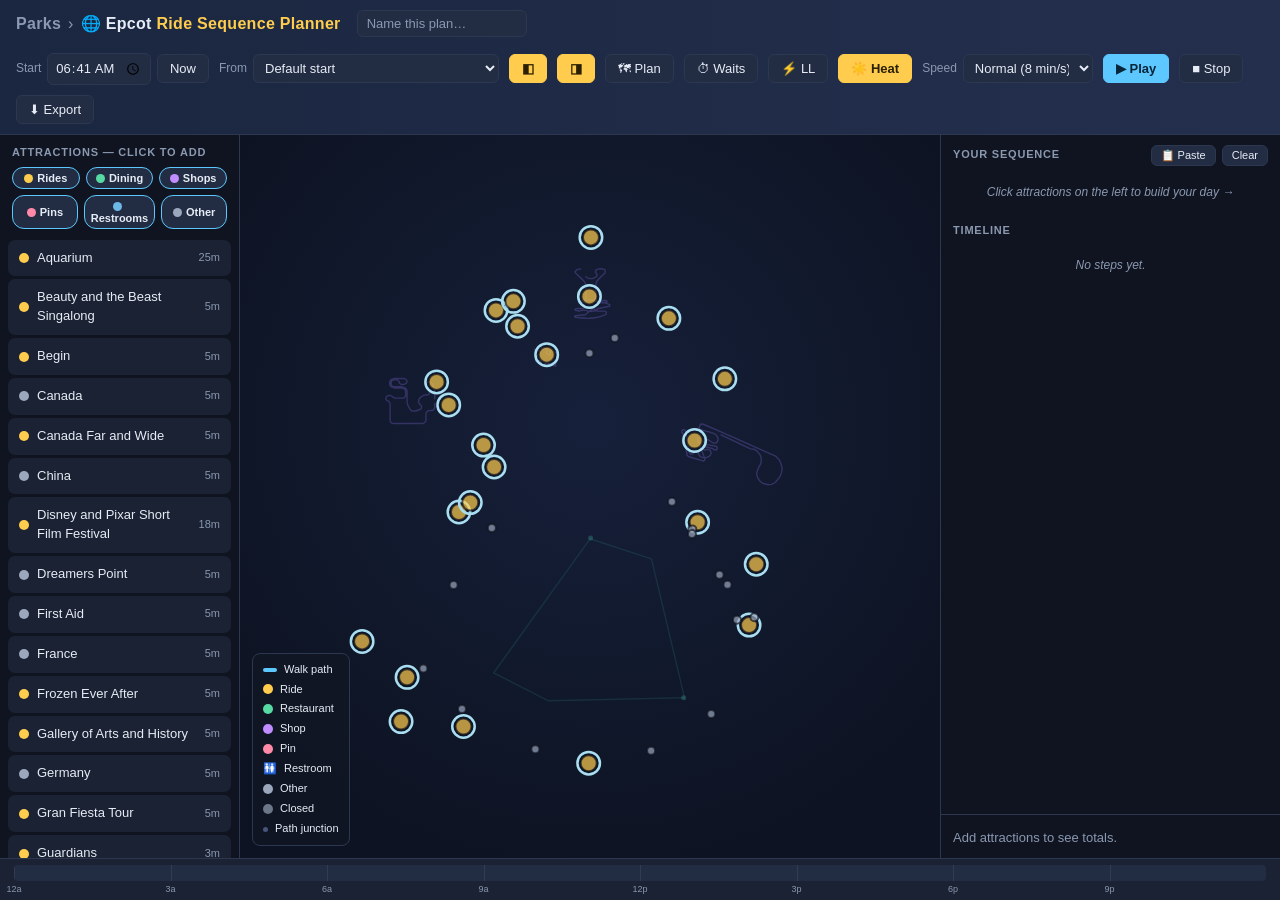
==== parks/epcot/index.html @ 96d8e4e4 "Add a nearest-shade panel; clearer geo-permission error A "Nearest shade" panel (left side, shown wi" ====
<!DOCTYPE html>
<html lang="en">
<head>
<meta charset="UTF-8">
<meta name="viewport" content="width=device-width, initial-scale=1.0">
<title>Ride Sequence Planner</title>
<link rel="stylesheet" href="../../app.css">
</head>
<body>
<header>
  <h1 id="parkTitle"><span>Ride Sequence Planner</span></h1>
  <input id="planTitle" class="plan-title" placeholder="Name this plan…" title="Name this itinerary (shared in the link)">
  <div class="controls">
    <label class="ctl">Start <input type="time" id="startTime" value="09:00">
      <button id="nowBtn" title="Set start to the current time">Now</button></label>
    <label class="ctl">From <select id="startLoc" title="Where you are right now — the day starts here"></select></label>
    <button id="geoBtn" style="display:none" title="Show your GPS location and start from the nearest node">📍 Me</button>
    <label class="ctl" style="display:none">ft/px <input type="number" id="ftPerPx" value="4" min="0.1" step="0.5" title="Feet per pixel — scales walk distance"></label>
    <label class="ctl" id="mapOpacityCtl" style="display:none">Map <input type="range" id="bgOpacity" min="0" max="100" value="100" style="width:70px" title="Background image opacity"></label>
    <button id="bgAdjustBtn" style="display:none" title="Drag to move the map, scroll to scale it, to align it with the nodes">⤢ Align Map</button>
    <button id="bgFitBtn" style="display:none" title="Scale &amp; center the map over the nodes as a starting point">Fit</button>
    <button id="toggleLeft" title="Show/hide the attractions list">◧</button>
    <button id="toggleRight" title="Show/hide your sequence &amp; timeline">◨</button>
    <button id="planToggle" title="Highlight the day's route with direction arrows">🗺 Plan</button>
    <button id="liveToggle" title="Show live standby wait times inside ride circles (ThemeParks.wiki)">⏱ Waits</button>
    <button id="llToggle" title="Show rides with a paid Lightning Lane available now, nearest first (ThemeParks.wiki)">⚡ LL</button>
    <button id="heatToggle" title="Show the sun/shade ring around rides (yellow = queue in the sun, blue = shaded)">☀️ Heat</button>
    <button id="audioToggle" style="display:none" title="Play a location's audio during the animation (when it has an audio clip)">🔊 Audio</button>
    <label class="ctl">Speed
      <select id="animSpeed" class="speed">
        <option value="20">Fast (20 min/s)</option>
        <option value="8" selected>Normal (8 min/s)</option>
        <option value="3">Slow (3 min/s)</option>
        <option value="60">Instant (60 min/s)</option>
      </select>
    </label>
    <button id="playBtn" class="primary">▶ Play</button>
    <button id="stopBtn">■ Stop</button>
    <button id="addNodeBtn" style="display:none" title="Double-click the map to capture node coordinates">➕ Add Nodes</button>
    <button id="dataBtn" style="display:none">📋 Data</button>
    <button id="exportBtn">⬇ Export</button>
  </div>
</header>

<main>
  <!-- LEFT: attraction picker -->
  <div class="col left">
    <div class="section-title">Attractions — click to add</div>
    <div class="attr-filter" id="attrFilter">
      <button class="chip active" data-cat="ride"><span class="swatch" style="background:var(--accent2)"></span>Rides</button>
      <button class="chip active" data-cat="restaurant"><span class="swatch" style="background:var(--rest)"></span>Dining</button>
      <button class="chip active" data-cat="shop"><span class="swatch" style="background:var(--shop)"></span>Shops</button>
      <button class="chip active" data-cat="pin"><span class="swatch" style="background:var(--pin)"></span>Pins</button>
      <button class="chip active" data-cat="restroom"><span class="swatch" style="background:var(--restroom)"></span>Restrooms</button>
      <button class="chip active" data-cat="other"><span class="swatch" style="background:var(--other)"></span>Other</button>
    </div>
    <div class="scroll" id="attrList"></div>
  </div>

  <!-- CENTER: map -->
  <div class="col center">
    <div class="canvas-wrap">
      <canvas id="map"></canvas>
      <div class="uv-badge" id="uvBadge" title="UV index"></div>
      <div class="end-clock" id="endClock"></div>
      <div class="feels-temp" id="feelsTemp"></div>
      <div class="nowplaying" id="nowPlaying"></div>
      <div class="coord-readout" id="coordReadout">move over the map…</div>
      <div class="bg-readout" id="bgReadout"></div>
      <div class="seg-tip" id="segTip"></div>
      <div class="capture-panel" id="capturePanel">
        <h4>Captured Nodes <span id="captureCount" style="color:var(--muted);font-weight:400">(0)</span></h4>
        <p class="cap-hint">Double-click = junction · Shift+double-click = attraction</p>
        <textarea id="captureOut" readonly spellcheck="false" placeholder="Double-click the map to capture nodes…"></textarea>
        <div class="btns">
          <button id="captureCopy">Copy</button>
          <button id="captureUndo">Undo</button>
          <button id="captureClear" class="danger">Clear</button>
        </div>
      </div>
      <div class="map-legend">
        <div class="row"><span class="swatch" style="background:var(--walk)"></span> Walk path</div>
        <div class="row"><span class="swatch" style="background:var(--accent2);width:10px;height:10px;border-radius:50%"></span> Ride</div>
        <div class="row"><span class="swatch" style="background:var(--rest);width:10px;height:10px;border-radius:50%"></span> Restaurant</div>
        <div class="row"><span class="swatch" style="background:var(--shop);width:10px;height:10px;border-radius:50%"></span> Shop</div>
        <div class="row"><span class="swatch" style="background:var(--pin);width:10px;height:10px;border-radius:50%"></span> Pin</div>
        <div class="row"><span style="width:14px;text-align:center">🚻</span> Restroom</div>
        <div class="row"><span class="swatch" style="background:var(--other);width:10px;height:10px;border-radius:50%"></span> Other</div>
        <div class="row"><span class="swatch" style="background:#6b7687;width:10px;height:10px;border-radius:50%"></span> Closed</div>
        <div class="row"><span class="swatch" style="background:#46557a;width:5px;height:5px;border-radius:50%"></span> Path junction</div>
      </div>
      <div class="qt-credit" id="qtCredit"></div>
      <div class="ll-panel" id="llPanel"></div>
      <div class="ll-panel shade-panel" id="shadePanel"></div>
    </div>
  </div>

  <!-- RIGHT: sequence + timeline -->
  <div class="col right">
    <div class="section-title" style="display:flex;justify-content:space-between;align-items:center">
      <span>Your Sequence</span>
      <span style="display:flex;gap:6px">
        <button id="pasteBtn" style="padding:3px 9px;font-size:11px" title="Load a plan from a pasted ride-name list">📋 Paste</button>
        <button id="clearSeq" class="danger" style="padding:3px 9px;font-size:11px">Clear</button>
      </span>
    </div>
    <div id="seqList" style="max-height:32vh;overflow-y:auto"></div>
    <div class="section-title">Timeline</div>
    <div class="scroll" id="timeline"></div>
    <div class="summary" id="summary"></div>
  </div>
</main>
<div class="sun-footer" id="sunFooter"></div>

<!-- DATA MODAL -->
<div class="modal-bg" id="modalBg">
  <div class="modal">
    <h2>Load / Edit Data</h2>
    <div class="modal-body">
      <div class="tabs">
        <div class="tab active" data-tab="plan">Plan</div>
        <div class="tab" data-tab="nodes">Nodes</div>
        <div class="tab" data-tab="connections">Connections</div>
        <div class="tab" data-tab="attractions">Attractions</div>
        <div class="tab" data-tab="waits">Wait Times (TSV)</div>
      </div>
      <p class="hint" id="paneHint"></p>
      <div class="pane active" data-pane="plan"><textarea id="ta-plan" spellcheck="false" placeholder="One ride per line, in order…"></textarea></div>
      <div class="pane" data-pane="nodes"><textarea id="ta-nodes" spellcheck="false"></textarea></div>
      <div class="pane" data-pane="connections"><textarea id="ta-connections" spellcheck="false"></textarea></div>
      <div class="pane" data-pane="attractions"><textarea id="ta-attractions" spellcheck="false"></textarea></div>
      <div class="pane" data-pane="waits"><textarea id="ta-waits" spellcheck="false"></textarea></div>
      <p class="hint">Or load files:
        <input type="file" id="fileLoad" accept=".json,.txt,.tsv,.csv" multiple style="font-size:11px">
        (auto-detects by content)
      </p>
    </div>
    <div class="modal-foot">
      <span id="modalMsg" class="err"></span>
      <button id="loadSample">Reset to Sample</button>
      <button id="applyData" class="primary">Apply &amp; View</button>
      <button id="closeModal">Close</button>
    </div>
  </div>
</div>

<script src="./park.js"></script>
<script src="../../app.js"></script>
</body>
</html>
---- app.css ----
:root {
    --bg: #0f1420;
    --panel: #1a2233;
    --panel2: #222d44;
    --accent: #5cc8ff;
    --accent2: #ffcc4d;
    --walk: #5cc8ff;
    --wait: #ff8a5c;
    --ride: #9d7bff;
    --rest: #57d9a3;
    --shop: #c08cff;
    --pin: #ff8aa8;
    --restroom: #6cb8e6;
    --other: #9aa7bd;
    --transit: #46c6b8;
    --text: #e6ecf5;
    --muted: #8a98b0;
    --good: #5fd38a;
    --border: #2c3850;
  }
  * { box-sizing: border-box; }
  html, body { margin: 0; height: 100%; }
  body {
    background: var(--bg);
    color: var(--text);
    font: 14px/1.45 -apple-system, BlinkMacSystemFont, "Segoe UI", Roboto, sans-serif;
    display: flex;
    flex-direction: column;
    height: 100vh;
    overflow: hidden;
  }
  header {
    padding: 10px 16px;
    background: linear-gradient(90deg, #1b2740, #232f4d);
    border-bottom: 1px solid var(--border);
    display: flex;
    align-items: center;
    gap: 16px;
    flex-wrap: wrap;
  }
  header h1 { font-size: 16px; margin: 0; letter-spacing: .3px; }
  header h1 span { color: var(--accent2); }
  header h1 a.title-home { color: inherit; text-decoration: none; }
  header h1 a.title-home:hover { opacity: .85; }
  header h1 a.crumb { color: var(--muted); text-decoration: none; font-weight: 600; }
  header h1 a.crumb:hover { color: var(--accent); text-decoration: underline; }
  header h1 .sep { color: var(--muted); margin: 0 7px; font-weight: 400; }
  .plan-title {
    background: var(--panel2); color: var(--text); border: 1px solid var(--border);
    border-radius: 6px; padding: 5px 9px; font-size: 13px; width: 170px; max-width: 34vw;
  }
  .plan-title::placeholder { color: var(--muted); }
  .plan-title:focus { outline: none; border-color: var(--accent); }
  .controls { display: flex; align-items: center; gap: 10px; flex-wrap: wrap; margin-left: auto; }
  label.ctl { display: flex; align-items: center; gap: 6px; color: var(--muted); font-size: 12px; }
  input, select, button, textarea { font-family: inherit; }
  input[type="time"], input[type="number"], select {
    background: var(--panel2); color: var(--text); border: 1px solid var(--border);
    border-radius: 6px; padding: 5px 7px; font-size: 13px;
  }
  input[type="number"] { width: 64px; }
  button {
    background: var(--panel2); color: var(--text); border: 1px solid var(--border);
    border-radius: 6px; padding: 6px 12px; cursor: pointer; font-size: 13px;
    transition: background .15s, border-color .15s;
  }
  button:hover { background: #2e3c5a; border-color: var(--accent); }
  button.primary { background: var(--accent); color: #08263a; border-color: var(--accent); font-weight: 600; }
  button.primary:hover { background: #7ad3ff; }
  button.danger:hover { border-color: #ff6b6b; color: #ff9b9b; }
  button:disabled { opacity: .4; cursor: not-allowed; }

  main { display: flex; flex: 1; min-height: 0; }
  .col { display: flex; flex-direction: column; min-height: 0; }
  .col.left { width: 240px; border-right: 1px solid var(--border); }
  .col.center { flex: 1; min-width: 0; }
  .col.right { width: 340px; border-left: 1px solid var(--border); }
  /* collapse side panels (map fills the freed space via flex) */
  body.hide-left .col.left { display: none; }
  body.hide-right .col.right { display: none; }

  .section-title {
    font-size: 11px; text-transform: uppercase; letter-spacing: .8px; color: var(--muted);
    padding: 10px 12px 6px; font-weight: 700;
  }
  .scroll { overflow-y: auto; flex: 1; }
  .scroll::-webkit-scrollbar { width: 9px; }
  .scroll::-webkit-scrollbar-thumb { background: #33405c; border-radius: 5px; }

  /* attraction picker */
  .attr-item {
    margin: 3px 8px; padding: 8px 10px; border-radius: 7px; cursor: pointer;
    background: var(--panel); border: 1px solid transparent; display: flex; align-items: center; gap: 8px;
  }
  .attr-item:hover { background: var(--panel2); border-color: var(--accent); }
  .attr-item.closed { opacity: .55; cursor: not-allowed; }
  .attr-item.closed:hover { border-color: var(--border); }
  .attr-item .dot { width: 10px; height: 10px; border-radius: 50%; background: var(--accent2); flex: none; }
  .attr-item .nm { flex: 1; font-size: 13px; }
  .attr-item .meta { font-size: 11px; color: var(--muted); }

  /* category filter chips */
  .attr-filter { display: flex; flex-wrap: wrap; gap: 6px; padding: 0 12px 8px; }
  .attr-filter .chip {
    flex: 1 1 28%; padding: 4px 6px; font-size: 11px; border-radius: 12px; opacity: .45;
    background: var(--panel2); border: 1px solid var(--border); color: var(--text);
  }
  .attr-filter .chip.active { opacity: 1; border-color: var(--accent); }
  .attr-filter .chip .swatch { width: 9px; height: 9px; border-radius: 50%; display: inline-block; vertical-align: -1px; margin-right: 4px; }

  /* canvas wrap */
  .canvas-wrap { position: relative; flex: 1; min-height: 0; background:
     radial-gradient(circle at 50% 40%, #16203a 0%, #0d1322 80%); }
  canvas { display: block; width: 100%; height: 100%; }
  /* sun vs AC bar, full width at the bottom, scaled to a 24h day */
  .sun-footer { flex: none; padding: 6px 14px 5px; border-top: 1px solid var(--border); background: var(--panel); }
  .sf-track { position: relative; height: 16px; border-radius: 4px; background: var(--panel2); overflow: hidden; }
  .sf-seg { position: absolute; top: 0; bottom: 0; cursor: pointer; }
  .sf-seg.sf-sel { outline: 2px solid #fff; outline-offset: -2px; z-index: 2; }
  .sf-tick { position: absolute; top: 0; bottom: 0; width: 1px; background: rgba(255,255,255,0.07); }
  .sf-axis { position: relative; height: 12px; margin-top: 2px; }
  .sf-lbl { position: absolute; transform: translateX(-50%); font-size: 9px; color: var(--muted); }
  .sf-legend { position: absolute; right: 0; top: -1px; font-size: 11px; display: flex; gap: 10px; }
  /* feels-like temperature, top-right of the map */
  .feels-temp {
    position: absolute; right: 12px; top: 12px; display: none; text-align: right;
    background: rgba(16,22,36,.82); border: 1px solid var(--border); border-radius: 8px;
    padding: 4px 10px 5px; line-height: 1.05; align-items: center; gap: 7px;
  }
  .feels-temp .wb-icon { flex: none; }
  .feels-temp .lbl { display: block; font-size: 9px; text-transform: uppercase; letter-spacing: .8px; color: var(--muted); }
  .feels-temp .tm { font-size: 18px; font-weight: 700; color: var(--text); }
  /* UV-index sun badge, top-left of the map (shown with Heat) */
  .uv-badge {
    position: absolute; left: 12px; top: 12px; display: none; line-height: 0;
    background: rgba(16,22,36,.82); border: 1px solid var(--border); border-radius: 10px; padding: 3px;
  }
  /* finish-time clock, top-left of the map (drops below the UV badge when it shows) */
  .end-clock {
    position: absolute; left: 12px; top: 12px; display: none;
    background: rgba(16,22,36,.82); border: 1px solid var(--border); border-radius: 8px;
    padding: 4px 10px 5px; line-height: 1.05;
  }
  body.uv-shown .end-clock { top: 66px; }
  .end-clock .lbl { font-size: 9px; text-transform: uppercase; letter-spacing: .8px; color: var(--muted); }
  .end-clock .tm { font-size: 18px; font-weight: 700; font-variant-numeric: tabular-nums; color: var(--text); }
  .map-legend {
    position: absolute; left: 12px; bottom: 12px; background: rgba(16,22,36,.82);
    border: 1px solid var(--border); border-radius: 8px; padding: 8px 10px; font-size: 11px;
    display: flex; flex-direction: column; gap: 4px;
  }
  .map-legend .row { display: flex; align-items: center; gap: 7px; }
  .swatch { width: 14px; height: 4px; border-radius: 2px; }
  .qt-credit {
    position: absolute; right: 12px; bottom: 12px; display: none;
    background: rgba(16,22,36,.88); border: 1px solid var(--border); border-radius: 8px;
    padding: 5px 10px; font-size: 11px; box-shadow: 0 2px 10px rgba(0,0,0,.35);
  }
  .qt-credit a { color: var(--accent); text-decoration: none; font-weight: 600; }
  .qt-credit a:hover { text-decoration: underline; }
  .qt-credit .qt-meta { color: var(--muted); }
  .ll-panel {
    position: absolute; right: 12px; top: 58px; width: min(220px, 62%); max-height: 55%; overflow-y: auto;
    background: rgba(16,22,36,.93); border: 1px solid var(--border); border-radius: 10px; padding: 8px 10px;
    font-size: 12px; display: none; box-shadow: 0 4px 16px rgba(0,0,0,.45);
  }
  .ll-panel .ll-head { font-weight: 700; color: #ffd23b; margin-bottom: 4px; cursor: pointer;
    display: flex; align-items: center; gap: 6px; user-select: none; -webkit-user-select: none; }
  .ll-panel .ll-caret { margin-left: auto; transition: transform .15s; font-size: 10px; }
  .ll-panel.collapsed .ll-head { margin-bottom: 0; }
  .ll-panel.collapsed .ll-caret { transform: rotate(-90deg); }
  .ll-panel.collapsed .ll-row,
  .ll-panel.collapsed .ll-empty,
  .ll-panel.collapsed .ll-credit { display: none; }
  .ll-panel .ll-row { display: flex; flex-wrap: wrap; gap: 1px 8px; padding: 5px 0; border-top: 1px solid var(--border); }
  .ll-panel .ll-nm { flex: 1 1 100%; font-weight: 600; }
  .ll-panel .ll-meta { color: var(--muted); font-size: 11px; }
  .ll-panel .ll-dist { color: var(--accent); font-size: 11px; margin-left: auto; }
  .ll-panel .ll-empty { color: var(--muted); font-style: italic; }
  .ll-panel .ll-credit { margin-top: 6px; font-size: 10px; color: var(--muted); }
  .ll-panel .ll-credit a { color: var(--muted); }
  /* nearest-shade panel: left side (LL panel is on the right), green heading */
  .shade-panel { left: 12px; right: auto; top: 120px; }
  .shade-panel .ll-head { color: #2ecc71; }
  .shade-panel .ll-sub { font-size: 10px; color: var(--muted); margin-bottom: 2px; }
  .shade-panel.collapsed .ll-sub { display: none; }
  .shade-panel .ll-row { cursor: pointer; }
  .shade-panel .ll-dist { color: #2ecc71; }
  .nowplaying {
    position: absolute; top: 12px; left: 50%; transform: translateX(-50%);
    background: rgba(16,22,36,.9); border: 1px solid var(--border); border-radius: 20px;
    padding: 6px 16px; font-size: 13px; display: none; align-items: center; gap: 10px;
    white-space: nowrap; box-shadow: 0 4px 18px rgba(0,0,0,.4);
  }
  .nowplaying.show { display: flex; }
  .nowplaying .badge { font-size: 11px; padding: 2px 8px; border-radius: 10px; font-weight: 700; }

  /* add-node mode */
  .canvas-wrap.adding canvas { cursor: crosshair; }
  button.active { background: var(--accent2); color: #2a1f00; border-color: var(--accent2); font-weight: 600; }
  .coord-readout {
    position: absolute; bottom: 12px; left: 50%; transform: translateX(-50%);
    background: rgba(16,22,36,.88); border: 1px solid var(--border); border-radius: 8px;
    padding: 5px 12px; font: 12px/1 "SF Mono", Consolas, monospace; color: var(--accent);
    display: none; pointer-events: none;
  }
  .canvas-wrap.adding .coord-readout { display: block; }
  .canvas-wrap.bgadjust canvas { cursor: move; }
  .bg-readout {
    position: absolute; bottom: 12px; left: 50%; transform: translateX(-50%);
    background: rgba(16,22,36,.88); border: 1px solid var(--accent2); border-radius: 8px;
    padding: 5px 12px; font: 12px/1 "SF Mono", Consolas, monospace; color: var(--accent2);
    display: none; pointer-events: none; white-space: nowrap;
  }
  .canvas-wrap.bgadjust .bg-readout { display: block; }
  .seg-tip {
    position: fixed; z-index: 20; pointer-events: none; display: none;
    background: rgba(16,22,36,.95); border: 1px solid var(--walk); border-radius: 7px;
    padding: 5px 9px; font-size: 12px; white-space: nowrap; box-shadow: 0 4px 14px rgba(0,0,0,.45);
  }
  .seg-tip b { color: var(--walk); }
  .capture-panel {
    position: absolute; top: 12px; right: 12px; width: 270px; flex-direction: column; gap: 8px;
    background: rgba(16,22,36,.94); border: 1px solid var(--border); border-radius: 10px;
    padding: 10px; display: none; box-shadow: 0 6px 22px rgba(0,0,0,.45);
  }
  .canvas-wrap.adding .capture-panel { display: flex; }
  .capture-panel h4 { margin: 0; font-size: 13px; }
  .capture-panel .cap-hint { margin: 0; font-size: 11px; color: var(--muted); }
  .capture-panel textarea {
    width: 100%; height: 170px; background: #0c111c; color: #cfe; border: 1px solid var(--border);
    border-radius: 6px; padding: 6px; font: 11px/1.35 "SF Mono", Consolas, monospace; resize: vertical;
  }
  .capture-panel .btns { display: flex; gap: 6px; }
  .capture-panel .btns button { flex: 1; padding: 5px 8px; font-size: 11px; }

  /* sequence */
  .seq-item {
    margin: 4px 8px; padding: 8px 10px; border-radius: 7px; background: var(--panel2);
    border: 1px solid var(--border); display: flex; align-items: center; gap: 8px; cursor: grab;
  }
  .seq-item.dragging { opacity: .4; }
  .seq-item.drop-target { border-color: var(--accent); }
  /* tapped stop — highlights its leg + marker on the map */
  .seq-item.selected { border-color: var(--accent2); box-shadow: inset 3px 0 0 var(--accent2); }
  /* current stop during animation */
  .seq-item.active {
    background: rgba(92,200,255,0.16); border-color: var(--accent);
    box-shadow: inset 3px 0 0 var(--accent);
  }
  .seq-item .idx { width: 20px; height: 20px; border-radius: 50%; background: var(--accent); color: #08263a;
    font-size: 11px; font-weight: 700; display: flex; align-items: center; justify-content: center; flex: none; cursor: pointer; }
  .seq-item .nm { flex: 1; font-size: 13px; }
  .seq-item .dur { width: 46px; background: var(--panel); color: var(--text); border: 1px solid var(--border);
    border-radius: 5px; padding: 2px 5px; font-size: 12px; text-align: right; cursor: text; }
  .seq-item .dur.ovr { border-color: var(--accent); color: var(--accent); }  /* wait override active */
  .seq-item .durunit { font-size: 11px; color: var(--muted); margin: 0 2px 0 4px; }
  .seq-item .rm { color: var(--muted); cursor: pointer; padding: 2px 6px; border-radius: 4px; }
  .seq-item .rm:hover { color: #ff8a8a; background: rgba(255,80,80,.12); }
  .empty-hint { color: var(--muted); font-size: 12px; padding: 12px; text-align: center; font-style: italic; }

  /* timeline */
  .tl-step { margin: 0 10px 8px; border: 1px solid var(--border); border-radius: 8px; overflow: hidden; }
  .tl-head { padding: 6px 10px; background: var(--panel2); font-size: 12px; font-weight: 600; display: flex; justify-content: space-between; }
  .tl-head .tot { color: var(--muted); font-weight: 400; }
  .tl-row { display: flex; align-items: center; gap: 8px; padding: 4px 10px; font-size: 12px; }
  .tl-row .bar { height: 8px; border-radius: 4px; flex: none; min-width: 4px; }
  .tl-row .lbl { flex: 1; }
  .tl-row .tm { color: var(--muted); font-variant-numeric: tabular-nums; font-size: 11px; }
  .tl-row.walk .bar { background: var(--walk); }
  .tl-row.wait .bar { background: var(--wait); }
  .tl-row.ride .bar { background: var(--ride); }
  .tl-row.dine .bar { background: var(--rest); }
  .tl-row.shop .bar { background: var(--shop); }
  .tl-row.pin .bar { background: var(--pin); }
  .tl-row.restroom .bar { background: var(--restroom); }
  .tl-row.other .bar { background: var(--other); }
  .tl-row.transit .bar { background: var(--transit); }
  .summary { padding: 10px 12px; border-top: 1px solid var(--border); font-size: 13px; }
  .summary .big { font-size: 22px; font-weight: 700; color: var(--accent2); }
  .summary .row { display: flex; justify-content: space-between; margin-top: 4px; color: var(--muted); }

  /* data modal */
  .modal-bg { position: fixed; inset: 0; background: rgba(0,0,0,.6); display: none; z-index: 50; }
  .modal-bg.show { display: flex; align-items: center; justify-content: center; }
  .modal { background: var(--panel); border: 1px solid var(--border); border-radius: 12px; width: min(900px, 94vw);
    max-height: 90vh; display: flex; flex-direction: column; }
  .modal h2 { margin: 0; padding: 14px 18px; border-bottom: 1px solid var(--border); font-size: 15px; }
  .modal-body { padding: 14px 18px; overflow-y: auto; }
  .tabs { display: flex; gap: 6px; margin-bottom: 10px; flex-wrap: wrap; }
  .tab { padding: 5px 11px; border-radius: 6px; background: var(--panel2); cursor: pointer; font-size: 12px; border: 1px solid var(--border); }
  .tab.active { background: var(--accent); color: #08263a; font-weight: 600; }
  .modal textarea { width: 100%; height: 300px; background: #0c111c; color: #cfe; border: 1px solid var(--border);
    border-radius: 8px; padding: 10px; font: 12px/1.4 "SF Mono", Consolas, monospace; resize: vertical; }
  .modal-foot { padding: 12px 18px; border-top: 1px solid var(--border); display: flex; gap: 10px; align-items: center; }
  .modal-foot .err { color: #ff8a8a; font-size: 12px; flex: 1; }
  .modal-foot .ok { color: var(--good); font-size: 12px; flex: 1; }
  .pane { display: none; }
  .pane.active { display: block; }
  .hint { color: var(--muted); font-size: 11px; margin: 0 0 8px; }
  .speed { width: 130px; }

  /* ---------- Mobile: stack the three columns vertically ---------------- */
  @media (max-width: 820px) {
    body { overflow: auto; }
    /* keep the controls pinned at the top while the page scrolls */
    header {
      padding: 8px 12px; gap: 10px;
      position: sticky; top: 0; z-index: 30;
      box-shadow: 0 4px 14px rgba(0,0,0,.45);
    }
    header h1 { font-size: 14px; width: 100%; }
    .controls { margin-left: 0; gap: 8px; row-gap: 8px; }
    /* save header space on phones */
    #dataBtn, #mapOpacityCtl { display: none; }

    /* one vertical column instead of three side-by-side */
    main { flex-direction: column; flex: none; }
    .col { width: auto; min-height: 0; }
    .col.left, .col.center, .col.right {
      width: auto; flex: none;
      border-left: none; border-right: none;
      border-bottom: 1px solid var(--border);
    }
    /* stacked top-to-bottom: attractions, then your sequence, then the map */
    .col.left { height: 36vh; order: 1; }
    /* the map sits last — scroll to it; sticky header keeps controls in view */
    .col.center { height: 52vh; order: 3; }
    /* cap the sequence + timeline so the map isn't pushed far down;
       both lists scroll internally (timeline keeps its base .scroll flex:1) */
    .col.right { height: 44vh; order: 2; }
    .col.right #seqList { max-height: 18vh; }
    /* hiding a side panel gives the map more height on phones */
    body.hide-left .col.center, body.hide-right .col.center { height: 72vh; }
    body.hide-left.hide-right .col.center { height: 88vh; }
  }

  /* short viewports (phones in landscape): reclaim header height for the map */
  @media (max-height: 520px) {
    header { padding: 5px 10px; gap: 6px 8px; }
    header h1 { display: none; }            /* the title takes a whole row */
    .end-clock .tm, .feels-temp .tm { font-size: 15px; }
    /* in the desktop side-by-side layout, narrow the panels so the map keeps width */
    .col.left { width: 190px; }
    .col.right { width: 260px; }
  }
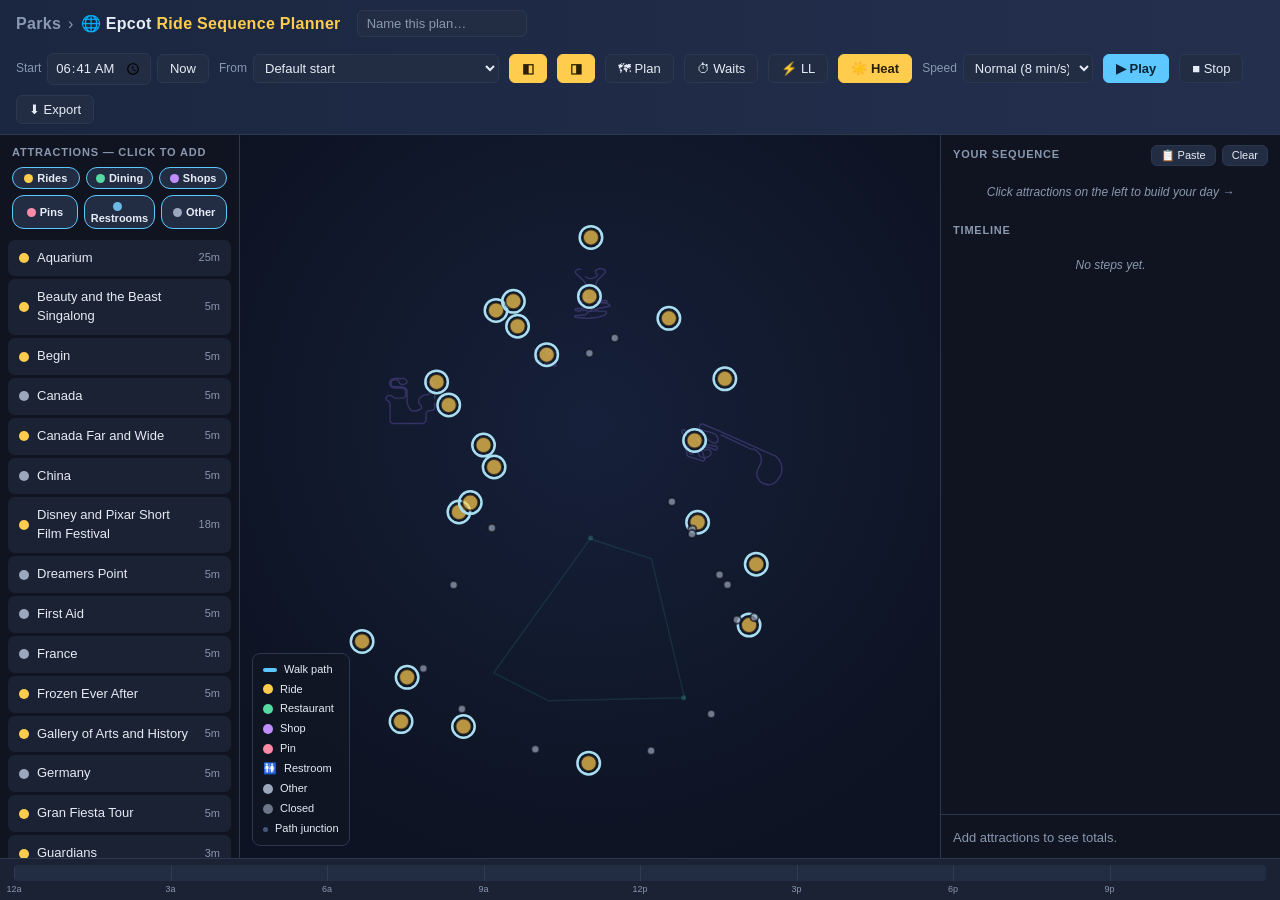
==== commit 2aa02fb8: "Rain & thunderstorm alert from Open-Meteo Add a top-center weather alert: scans minutely-15 precipit" ====
--- a/parks/epcot/index.html
+++ b/parks/epcot/index.html
@@ -64,6 +64,7 @@
       <div class="uv-badge" id="uvBadge" title="UV index"></div>
       <div class="end-clock" id="endClock"></div>
       <div class="feels-temp" id="feelsTemp"></div>
+      <div class="weather-alert" id="weatherAlert"></div>
       <div class="nowplaying" id="nowPlaying"></div>
       <div class="coord-readout" id="coordReadout">move over the map…</div>
       <div class="bg-readout" id="bgReadout"></div>
--- a/app.css
+++ b/app.css
@@ -164,8 +164,9 @@
     background: rgba(16,22,36,.93); border: 1px solid var(--border); border-radius: 10px; padding: 8px 10px;
     font-size: 12px; display: none; box-shadow: 0 4px 16px rgba(0,0,0,.45);
   }
-  .ll-panel .ll-head { font-weight: 700; color: #ffd23b; margin-bottom: 4px; cursor: pointer;
+  .ll-panel .ll-head { font-weight: 700; color: #ffd23b; margin-bottom: 4px; cursor: grab; touch-action: none;
     display: flex; align-items: center; gap: 6px; user-select: none; -webkit-user-select: none; }
+  .ll-panel .ll-head:active { cursor: grabbing; }
   .ll-panel .ll-caret { margin-left: auto; transition: transform .15s; font-size: 10px; }
   .ll-panel.collapsed .ll-head { margin-bottom: 0; }
   .ll-panel.collapsed .ll-caret { transform: rotate(-90deg); }
@@ -183,9 +184,19 @@
   .shade-panel { left: 12px; right: auto; top: 120px; }
   .shade-panel .ll-head { color: #2ecc71; }
   .shade-panel .ll-sub { font-size: 10px; color: var(--muted); margin-bottom: 2px; }
-  .shade-panel.collapsed .ll-sub { display: none; }
+  .shade-panel .sec-title { margin-top: 6px; color: var(--text); font-weight: 700; font-size: 11px; }
+  .shade-panel.collapsed .ll-sub, .shade-panel.collapsed .sec-title { display: none; }
   .shade-panel .ll-row { cursor: pointer; }
   .shade-panel .ll-dist { color: #2ecc71; }
+  /* rain / thunderstorm alert, top-center */
+  .weather-alert {
+    position: absolute; top: 54px; left: 50%; transform: translateX(-50%); display: none;
+    align-items: center; gap: 8px; white-space: nowrap; cursor: pointer; z-index: 5;
+    border-radius: 18px; padding: 6px 14px; font-size: 13px; font-weight: 600; color: #fff;
+    border: 1px solid var(--border); box-shadow: 0 4px 14px rgba(0,0,0,.4);
+  }
+  .weather-alert.rain { background: rgba(41,98,160,.94); border-color: #5cc8ff; }
+  .weather-alert.storm { background: rgba(150,30,30,.95); border-color: #ff6b6b; }
   .nowplaying {
     position: absolute; top: 12px; left: 50%; transform: translateX(-50%);
     background: rgba(16,22,36,.9); border: 1px solid var(--border); border-radius: 20px;
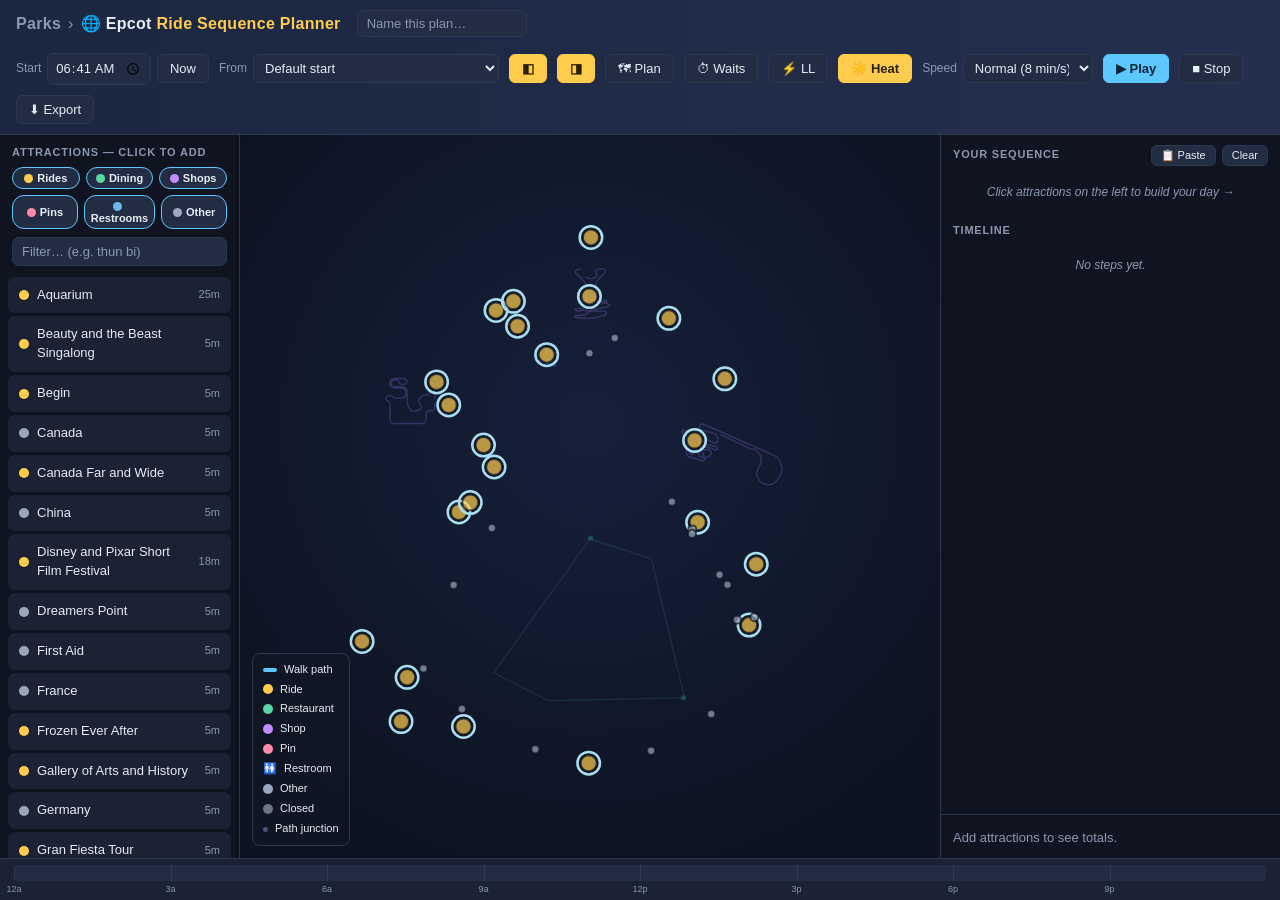
==== commit 85b4fa5f: "Add a live per-word text filter to the attraction picker A search box above the list filters as you " ====
--- a/parks/epcot/index.html
+++ b/parks/epcot/index.html
@@ -54,6 +54,7 @@
       <button class="chip active" data-cat="restroom"><span class="swatch" style="background:var(--restroom)"></span>Restrooms</button>
       <button class="chip active" data-cat="other"><span class="swatch" style="background:var(--other)"></span>Other</button>
     </div>
+    <input id="attrSearch" class="attr-search" type="search" placeholder="Filter… (e.g. thun bi)" autocomplete="off" spellcheck="false">
     <div class="scroll" id="attrList"></div>
   </div>
 
--- a/app.css
+++ b/app.css
@@ -107,6 +107,12 @@
   }
   .attr-filter .chip.active { opacity: 1; border-color: var(--accent); }
   .attr-filter .chip .swatch { width: 9px; height: 9px; border-radius: 50%; display: inline-block; vertical-align: -1px; margin-right: 4px; }
+  .attr-search {
+    display: block; margin: 0 12px 8px; padding: 6px 9px; font-size: 13px; border-radius: 7px;
+    background: var(--panel2); color: var(--text); border: 1px solid var(--border);
+  }
+  .attr-search::placeholder { color: var(--muted); }
+  .attr-search:focus { outline: none; border-color: var(--accent); }
 
   /* canvas wrap */
   .canvas-wrap { position: relative; flex: 1; min-height: 0; background:
@@ -188,15 +194,28 @@
   .shade-panel.collapsed .ll-sub, .shade-panel.collapsed .sec-title { display: none; }
   .shade-panel .ll-row { cursor: pointer; }
   .shade-panel .ll-dist { color: #2ecc71; }
-  /* rain / thunderstorm alert, top-center */
+  /* rain / thunderstorm alert, top-center; header is a pill, expands to suggestions */
   .weather-alert {
     position: absolute; top: 54px; left: 50%; transform: translateX(-50%); display: none;
-    align-items: center; gap: 8px; white-space: nowrap; cursor: pointer; z-index: 5;
-    border-radius: 18px; padding: 6px 14px; font-size: 13px; font-weight: 600; color: #fff;
+    z-index: 5; border-radius: 14px; color: #fff; max-width: min(340px, 80%);
     border: 1px solid var(--border); box-shadow: 0 4px 14px rgba(0,0,0,.4);
   }
-  .weather-alert.rain { background: rgba(41,98,160,.94); border-color: #5cc8ff; }
-  .weather-alert.storm { background: rgba(150,30,30,.95); border-color: #ff6b6b; }
+  .weather-alert.rain { background: rgba(41,98,160,.96); border-color: #5cc8ff; }
+  .weather-alert.storm { background: rgba(150,30,30,.96); border-color: #ff6b6b; }
+  .weather-alert .wa-head {
+    display: flex; align-items: center; gap: 8px; white-space: nowrap; cursor: pointer;
+    padding: 6px 14px; font-size: 13px; font-weight: 700;
+  }
+  .weather-alert .wa-caret { margin-left: auto; font-size: 10px; }
+  .weather-alert .wa-body { padding: 0 12px 8px; font-size: 12px; }
+  .weather-alert .wa-win { font-weight: 600; padding: 2px 0 4px; opacity: .95; }
+  .weather-alert .wa-sub { font-size: 11px; opacity: .8; margin: 2px 0; }
+  .weather-alert .wa-row {
+    display: flex; flex-wrap: wrap; gap: 0 8px; padding: 4px 0; cursor: pointer;
+    border-top: 1px solid rgba(255,255,255,.18);
+  }
+  .weather-alert .wa-nm { flex: 1 1 100%; font-weight: 600; }
+  .weather-alert .wa-meta { flex: 1 1 100%; font-size: 11px; opacity: .85; }
   .nowplaying {
     position: absolute; top: 12px; left: 50%; transform: translateX(-50%);
     background: rgba(16,22,36,.9); border: 1px solid var(--border); border-radius: 20px;
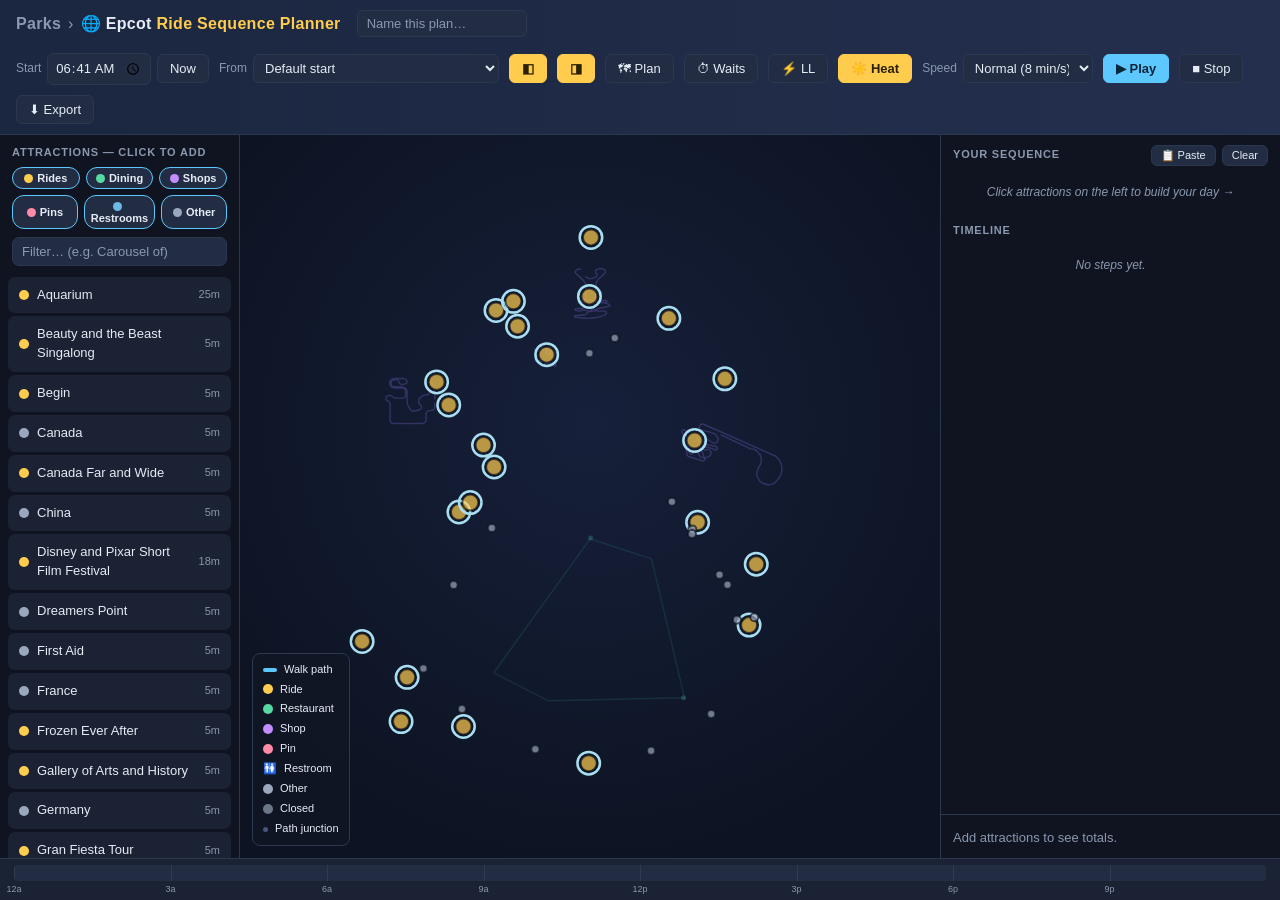
==== commit 6eef5b39: "Attraction filter: match ids too, Esc to clear, new placeholder Match now includes the attraction id" ====
--- a/parks/epcot/index.html
+++ b/parks/epcot/index.html
@@ -54,7 +54,7 @@
       <button class="chip active" data-cat="restroom"><span class="swatch" style="background:var(--restroom)"></span>Restrooms</button>
       <button class="chip active" data-cat="other"><span class="swatch" style="background:var(--other)"></span>Other</button>
     </div>
-    <input id="attrSearch" class="attr-search" type="search" placeholder="Filter… (e.g. thun bi)" autocomplete="off" spellcheck="false">
+    <input id="attrSearch" class="attr-search" type="search" placeholder="Filter… (e.g. Carousel of)" autocomplete="off" spellcheck="false">
     <div class="scroll" id="attrList"></div>
   </div>
 
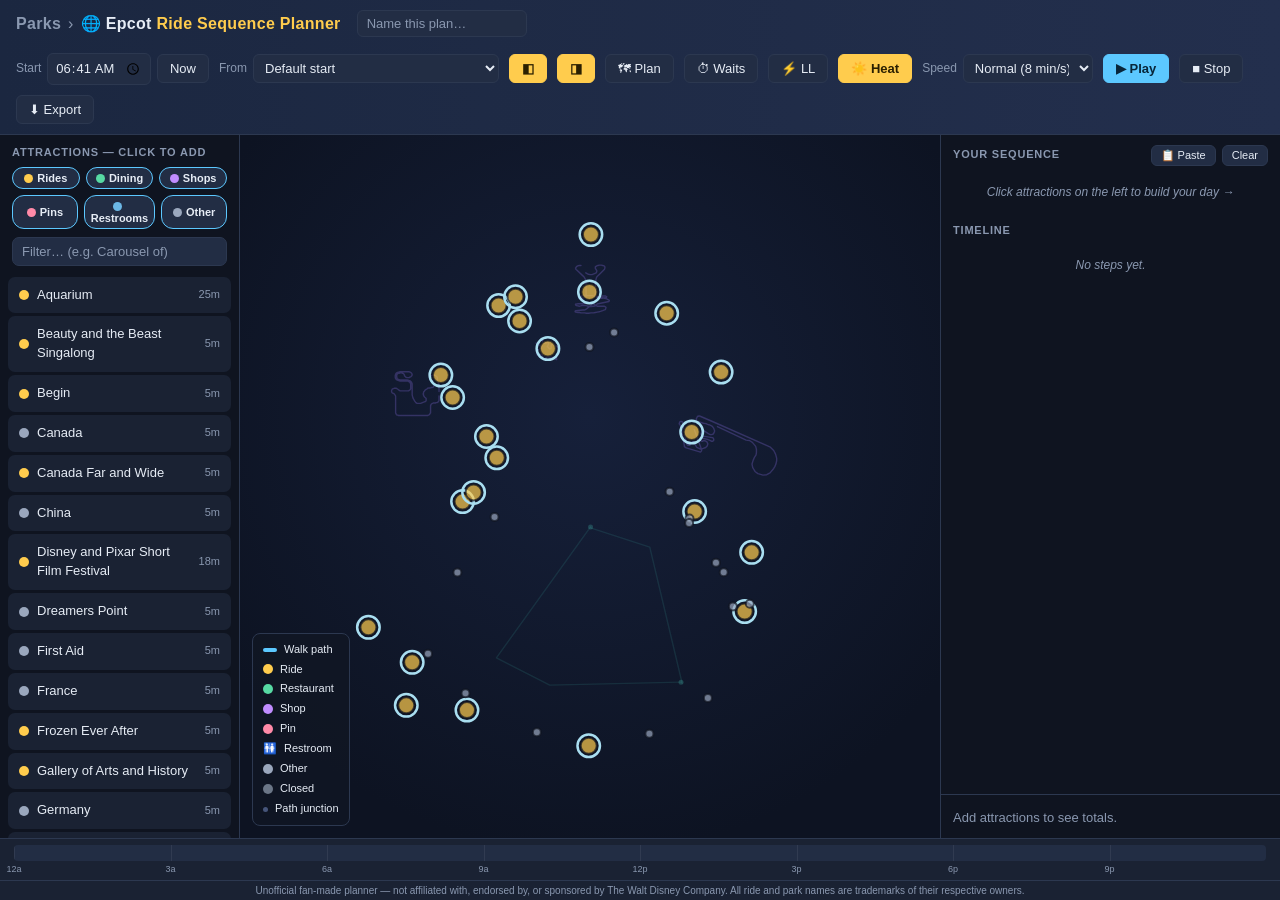
==== commit 8c6fadbc: "Add an "unofficial / not affiliated with Disney" disclaimer footer A thin muted line at the bottom o" ====
--- a/parks/epcot/index.html
+++ b/parks/epcot/index.html
@@ -113,6 +113,7 @@
   </div>
 </main>
 <div class="sun-footer" id="sunFooter"></div>
+<div class="disclaimer">Unofficial fan-made planner — not affiliated with, endorsed by, or sponsored by The Walt Disney Company. All ride and park names are trademarks of their respective owners.</div>
 
 <!-- DATA MODAL -->
 <div class="modal-bg" id="modalBg">
--- a/app.css
+++ b/app.css
@@ -120,6 +120,10 @@
   canvas { display: block; width: 100%; height: 100%; }
   /* sun vs AC bar, full width at the bottom, scaled to a 24h day */
   .sun-footer { flex: none; padding: 6px 14px 5px; border-top: 1px solid var(--border); background: var(--panel); }
+  .disclaimer {
+    flex: none; padding: 3px 14px; font-size: 10px; line-height: 1.3; color: var(--muted);
+    text-align: center; background: var(--panel); border-top: 1px solid var(--border);
+  }
   .sf-track { position: relative; height: 16px; border-radius: 4px; background: var(--panel2); overflow: hidden; }
   .sf-seg { position: absolute; top: 0; bottom: 0; cursor: pointer; }
   .sf-seg.sf-sel { outline: 2px solid #fff; outline-offset: -2px; z-index: 2; }
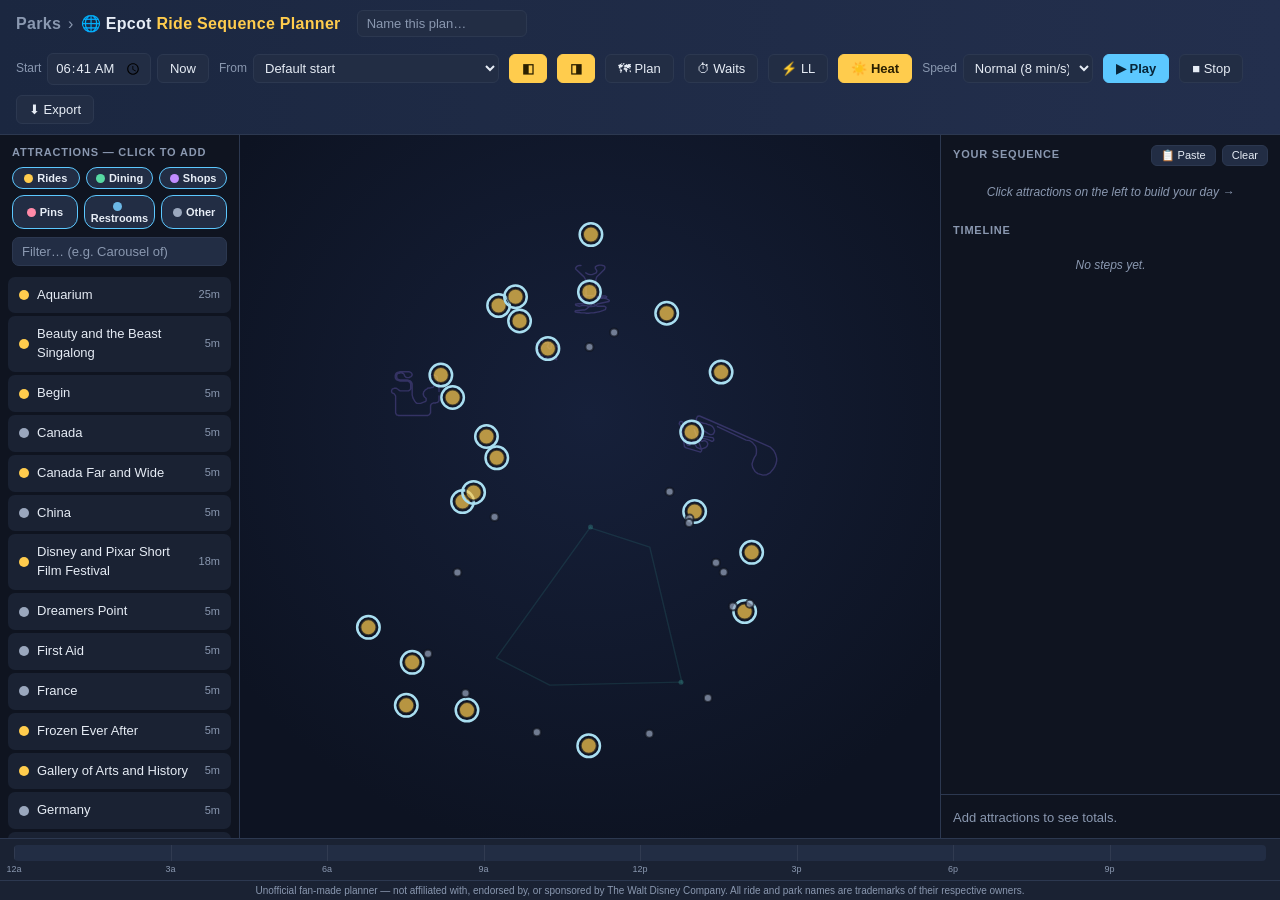
==== commit 30559632: "Remove the map key from park pages The category colors are already shown on the attraction filter ch" ====
--- a/parks/epcot/index.html
+++ b/parks/epcot/index.html
@@ -80,17 +80,6 @@
           <button id="captureClear" class="danger">Clear</button>
         </div>
       </div>
-      <div class="map-legend">
-        <div class="row"><span class="swatch" style="background:var(--walk)"></span> Walk path</div>
-        <div class="row"><span class="swatch" style="background:var(--accent2);width:10px;height:10px;border-radius:50%"></span> Ride</div>
-        <div class="row"><span class="swatch" style="background:var(--rest);width:10px;height:10px;border-radius:50%"></span> Restaurant</div>
-        <div class="row"><span class="swatch" style="background:var(--shop);width:10px;height:10px;border-radius:50%"></span> Shop</div>
-        <div class="row"><span class="swatch" style="background:var(--pin);width:10px;height:10px;border-radius:50%"></span> Pin</div>
-        <div class="row"><span style="width:14px;text-align:center">🚻</span> Restroom</div>
-        <div class="row"><span class="swatch" style="background:var(--other);width:10px;height:10px;border-radius:50%"></span> Other</div>
-        <div class="row"><span class="swatch" style="background:#6b7687;width:10px;height:10px;border-radius:50%"></span> Closed</div>
-        <div class="row"><span class="swatch" style="background:#46557a;width:5px;height:5px;border-radius:50%"></span> Path junction</div>
-      </div>
       <div class="qt-credit" id="qtCredit"></div>
       <div class="ll-panel" id="llPanel"></div>
       <div class="ll-panel shade-panel" id="shadePanel"></div>
--- a/app.css
+++ b/app.css
@@ -154,13 +154,6 @@
   body.uv-shown .end-clock { top: 66px; }
   .end-clock .lbl { font-size: 9px; text-transform: uppercase; letter-spacing: .8px; color: var(--muted); }
   .end-clock .tm { font-size: 18px; font-weight: 700; font-variant-numeric: tabular-nums; color: var(--text); }
-  .map-legend {
-    position: absolute; left: 12px; bottom: 12px; background: rgba(16,22,36,.82);
-    border: 1px solid var(--border); border-radius: 8px; padding: 8px 10px; font-size: 11px;
-    display: flex; flex-direction: column; gap: 4px;
-  }
-  .map-legend .row { display: flex; align-items: center; gap: 7px; }
-  .swatch { width: 14px; height: 4px; border-radius: 2px; }
   .qt-credit {
     position: absolute; right: 12px; bottom: 12px; display: none;
     background: rgba(16,22,36,.88); border: 1px solid var(--border); border-radius: 8px;
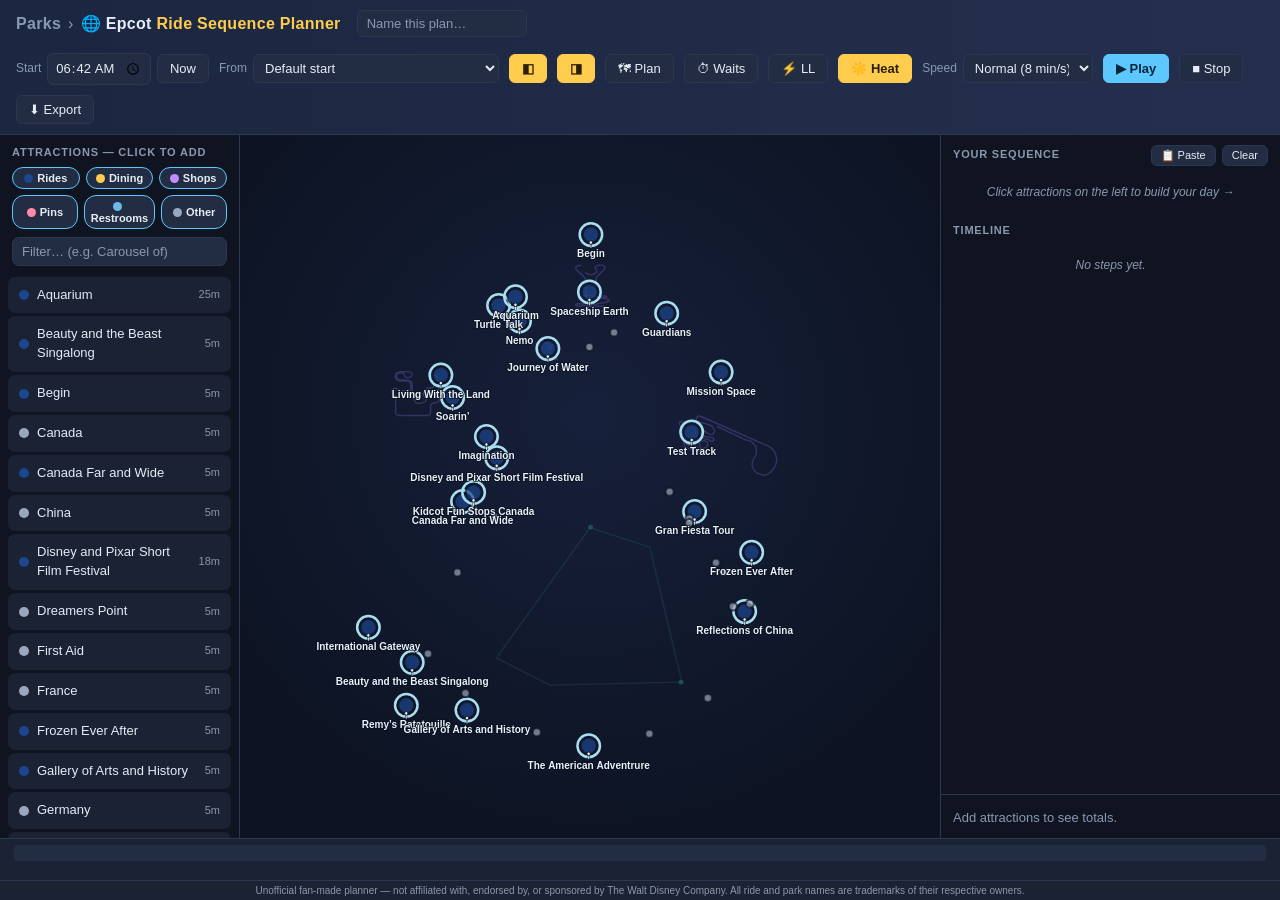
==== commit 2a9c4ba8: "Category picker swatches: use the map icon colours The filter chips used a separate palette (--accen" ====
--- a/parks/epcot/index.html
+++ b/parks/epcot/index.html
@@ -47,12 +47,12 @@
   <div class="col left">
     <div class="section-title">Attractions — click to add</div>
     <div class="attr-filter" id="attrFilter">
-      <button class="chip active" data-cat="ride"><span class="swatch" style="background:var(--accent2)"></span>Rides</button>
-      <button class="chip active" data-cat="restaurant"><span class="swatch" style="background:var(--rest)"></span>Dining</button>
-      <button class="chip active" data-cat="shop"><span class="swatch" style="background:var(--shop)"></span>Shops</button>
-      <button class="chip active" data-cat="pin"><span class="swatch" style="background:var(--pin)"></span>Pins</button>
-      <button class="chip active" data-cat="restroom"><span class="swatch" style="background:var(--restroom)"></span>Restrooms</button>
-      <button class="chip active" data-cat="other"><span class="swatch" style="background:var(--other)"></span>Other</button>
+      <button class="chip active" data-cat="ride"><span class="swatch" style="background:var(--icon-ride-off)"></span>Rides</button>
+      <button class="chip active" data-cat="restaurant"><span class="swatch" style="background:var(--icon-restaurant-off)"></span>Dining</button>
+      <button class="chip active" data-cat="shop"><span class="swatch" style="background:var(--icon-shop-off)"></span>Shops</button>
+      <button class="chip active" data-cat="pin"><span class="swatch" style="background:var(--icon-pin-off)"></span>Pins</button>
+      <button class="chip active" data-cat="restroom"><span class="swatch" style="background:var(--icon-restroom-off)"></span>Restrooms</button>
+      <button class="chip active" data-cat="other"><span class="swatch" style="background:var(--icon-other-off)"></span>Other</button>
     </div>
     <input id="attrSearch" class="attr-search" type="search" placeholder="Filter… (e.g. Carousel of)" autocomplete="off" spellcheck="false">
     <div class="scroll" id="attrList"></div>
--- a/app.css
+++ b/app.css
@@ -1,9 +1,20 @@
+  /* =========================================================================
+     COLOR PALETTE — the single place to tweak colors. Both the UI (via var(--x))
+     and the map canvas (app.js reads these at load) pull from here.
+     ========================================================================= */
   :root {
+    /* -- UI chrome -------------------------------------------------------- */
     --bg: #0f1420;
     --panel: #1a2233;
     --panel2: #222d44;
     --accent: #5cc8ff;
     --accent2: #ffcc4d;
+    --text: #e6ecf5;
+    --muted: #8a98b0;
+    --good: #5fd38a;
+    --border: #2c3850;
+
+    /* -- Category colors (attraction list chips, timeline bars, avatar) --- */
     --walk: #5cc8ff;
     --wait: #ff8a5c;
     --ride: #9d7bff;
@@ -13,10 +24,32 @@
     --restroom: #6cb8e6;
     --other: #9aa7bd;
     --transit: #46c6b8;
-    --text: #e6ecf5;
-    --muted: #8a98b0;
-    --good: #5fd38a;
-    --border: #2c3850;
+
+    /* -- Map icon fills — off = not in your plan, on = in your plan ------- */
+    --icon-ride-off: #1c468e;       --icon-ride-on: #1c468e;
+    --icon-restaurant-off: #ffcc4d; --icon-restaurant-on: #ffcc4d;
+    --icon-shop-off: #c08cff;       --icon-shop-on: #9b6bff;
+    --icon-pin-off: #ff8aa8;        --icon-pin-on: #ff5d86;
+    --icon-restroom-off: #6cb8e6;   --icon-restroom-on: #3a93d6;
+    --icon-other-off: #9aa7bd;      --icon-other-on: #6d7d99;
+
+    /* -- Map status + avatar --------------------------------------------- */
+    --icon-closed: #6b7687;         /* ride closed today */
+    --ll: #ffd23b;                  /* Lightning Lane gold (countdown + bolt) */
+    --avatar: #9d7bff;              /* the little rider dot */
+
+    /* -- Wait-time heat scale (queue length): short -> long -------------- */
+    --wait1: #3fae5a;   /* <= 15 min */
+    --wait2: #86b300;   /* <= 30 min */
+    --wait3: #e0a020;   /* <= 45 min */
+    --wait4: #e0651f;   /* <= 75 min */
+    --wait5: #d23b3b;   /*  > 75 min */
+
+    /* -- Sky ring on the "feels like" pill ------------------------------- */
+    --sky-night: #000000;    /* night */
+    --sky-cloudy: #616874;   /* mostly cloudy */
+    --sky-partly: #aab3c2;   /* partly cloudy */
+    --sky-clear: #4aa6e8;    /* mostly clear */
   }
   * { box-sizing: border-box; }
   html, body { margin: 0; height: 100%; }
@@ -117,20 +150,33 @@
   /* canvas wrap */
   .canvas-wrap { position: relative; flex: 1; min-height: 0; background:
      radial-gradient(circle at 50% 40%, #16203a 0%, #0d1322 80%); }
-  canvas { display: block; width: 100%; height: 100%; }
+  canvas { display: block; width: 100%; height: 100%; touch-action: none; }
   /* sun vs AC bar, full width at the bottom, scaled to a 24h day */
-  .sun-footer { flex: none; padding: 6px 14px 5px; border-top: 1px solid var(--border); background: var(--panel); }
+  .sun-footer { flex: none; padding: 6px 14px 5px; border-top: 1px solid var(--border); background: var(--panel); touch-action: none; }
   .disclaimer {
     flex: none; padding: 3px 14px; font-size: 10px; line-height: 1.3; color: var(--muted);
     text-align: center; background: var(--panel); border-top: 1px solid var(--border);
   }
-  .sf-track { position: relative; height: 16px; border-radius: 4px; background: var(--panel2); overflow: hidden; }
+  .sf-track { position: relative; height: 16px; border-radius: 4px; background: var(--panel2); overflow: hidden; cursor: ew-resize; }
   .sf-seg { position: absolute; top: 0; bottom: 0; cursor: pointer; }
+  .sf-dur { position: absolute; top: 0; bottom: 0; transform: translateX(-50%);
+     display: flex; align-items: center; font-size: 9px; font-weight: 700; line-height: 1;
+     color: rgba(8,20,34,0.78); white-space: nowrap; pointer-events: none; }
   .sf-seg.sf-sel { outline: 2px solid #fff; outline-offset: -2px; z-index: 2; }
   .sf-tick { position: absolute; top: 0; bottom: 0; width: 1px; background: rgba(255,255,255,0.07); }
   .sf-axis { position: relative; height: 12px; margin-top: 2px; }
   .sf-lbl { position: absolute; transform: translateX(-50%); font-size: 9px; color: var(--muted); }
   .sf-legend { position: absolute; right: 0; top: -1px; font-size: 11px; display: flex; gap: 10px; }
+  /* playback cursor: a line sweeping the track + a clock label on the axis */
+  .sf-now {
+    position: absolute; top: 0; bottom: 0; width: 2px; margin-left: -1px; z-index: 3;
+    background: #fff; box-shadow: 0 0 6px rgba(255,255,255,.8); display: none; pointer-events: none;
+  }
+  .sf-now-lbl {
+    position: absolute; top: 0; transform: translateX(-50%); z-index: 2; display: none;
+    font-size: 9px; font-weight: 700; font-variant-numeric: tabular-nums; color: var(--text);
+    background: var(--panel); padding: 0 3px; border-radius: 3px; pointer-events: none;
+  }
   /* feels-like temperature, top-right of the map */
   .feels-temp {
     position: absolute; right: 12px; top: 12px; display: none; text-align: right;
@@ -166,6 +212,7 @@
     position: absolute; right: 12px; top: 58px; width: min(220px, 62%); max-height: 55%; overflow-y: auto;
     background: rgba(16,22,36,.93); border: 1px solid var(--border); border-radius: 10px; padding: 8px 10px;
     font-size: 12px; display: none; box-shadow: 0 4px 16px rgba(0,0,0,.45);
+    z-index: 6;   /* above map overlays and the sun footer (drag can hang over it); below tooltips/modals */
   }
   .ll-panel .ll-head { font-weight: 700; color: #ffd23b; margin-bottom: 4px; cursor: grab; touch-action: none;
     display: flex; align-items: center; gap: 6px; user-select: none; -webkit-user-select: none; }
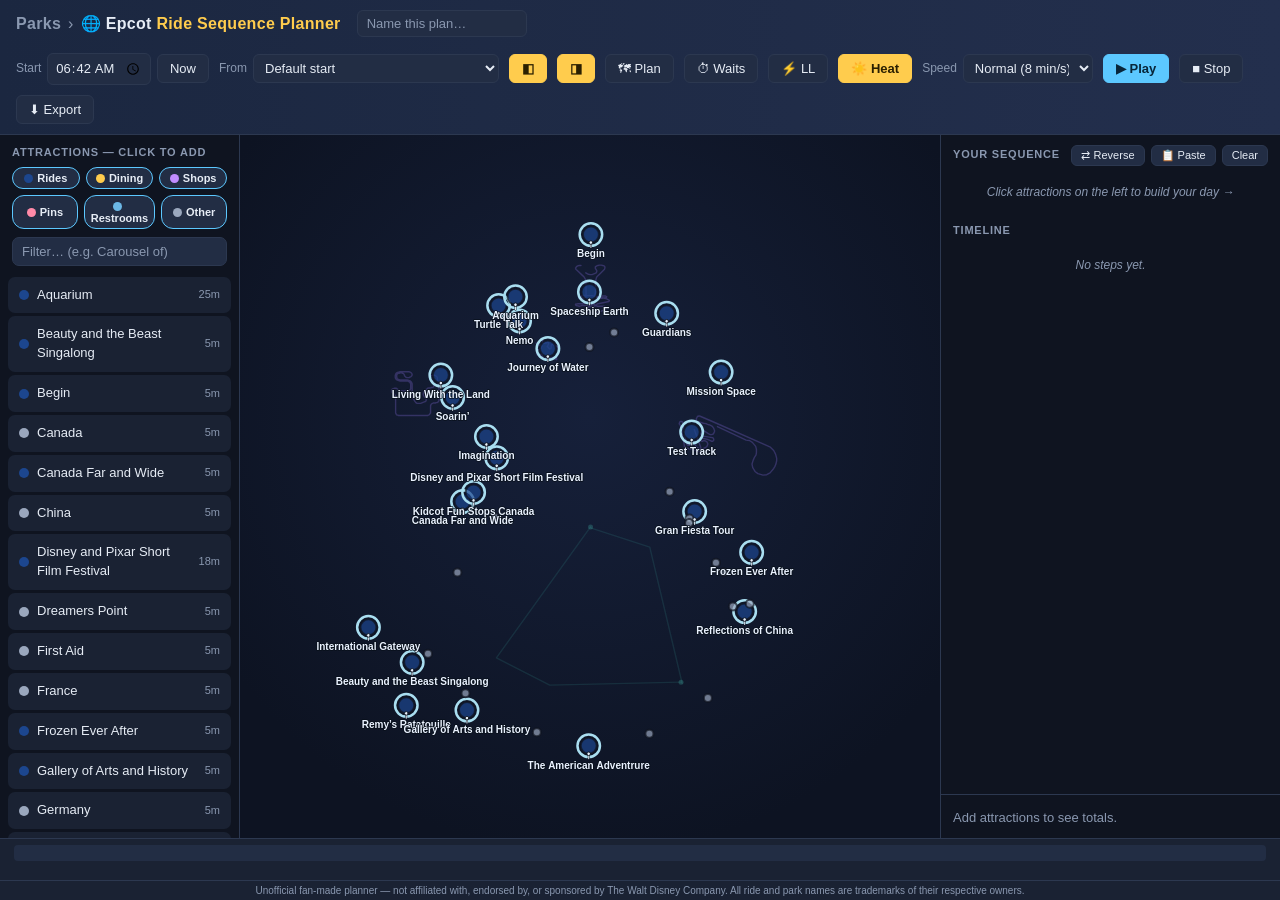
==== commit 36a4de85: "Reverse (backward-pass) scheduling toggle + random-colour fireworks - "Reverse" toggle by Your Seque" ====
--- a/parks/epcot/index.html
+++ b/parks/epcot/index.html
@@ -11,7 +11,7 @@
   <h1 id="parkTitle"><span>Ride Sequence Planner</span></h1>
   <input id="planTitle" class="plan-title" placeholder="Name this plan…" title="Name this itinerary (shared in the link)">
   <div class="controls">
-    <label class="ctl">Start <input type="time" id="startTime" value="09:00">
+    <label class="ctl"><span id="startLbl">Start</span> <input type="time" id="startTime" value="09:00">
       <button id="nowBtn" title="Set start to the current time">Now</button></label>
     <label class="ctl">From <select id="startLoc" title="Where you are right now — the day starts here"></select></label>
     <button id="geoBtn" style="display:none" title="Show your GPS location and start from the nearest node">📍 Me</button>
@@ -91,6 +91,7 @@
     <div class="section-title" style="display:flex;justify-content:space-between;align-items:center">
       <span>Your Sequence</span>
       <span style="display:flex;gap:6px">
+        <button id="reverseBtn" style="padding:3px 9px;font-size:11px" title="Schedule backwards from a finish time — the time box becomes your finish time">⇄ Reverse</button>
         <button id="pasteBtn" style="padding:3px 9px;font-size:11px" title="Load a plan from a pasted ride-name list">📋 Paste</button>
         <button id="clearSeq" class="danger" style="padding:3px 9px;font-size:11px">Clear</button>
       </span>
